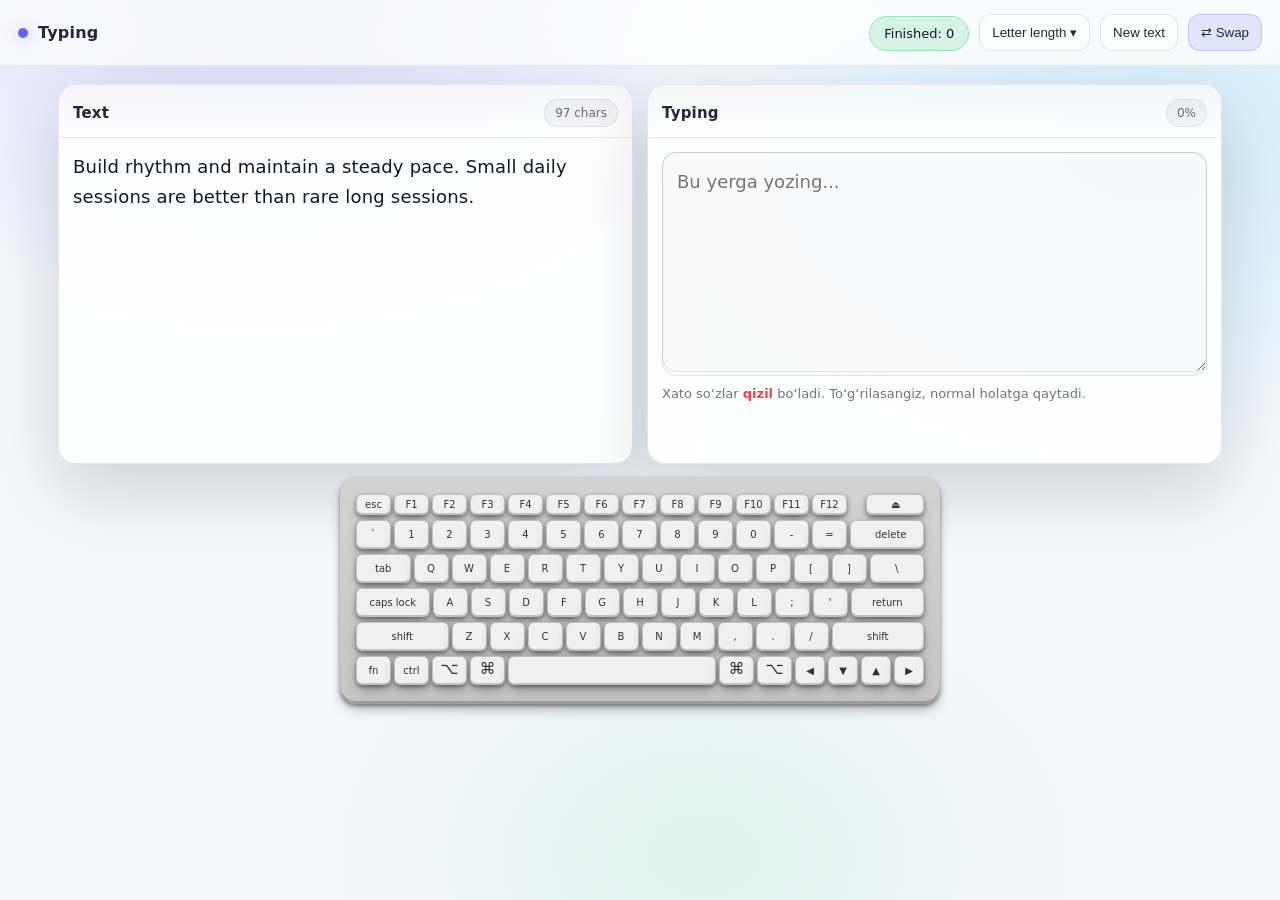
==== frontend/index.html @ 6e1ab816 "First commit" ====
<!DOCTYPE html>
<html lang="uz">
<head>
  <meta charset="UTF-8" />
  <meta name="viewport" content="width=device-width, initial-scale=1.0"/>
  <title>Typing Practice</title>
  <link rel="stylesheet" href="style.css"/>
</head>
<body>

  <header class="topbar">
    <div class="brand">
      <span class="logo-dot"></span>
      <span class="brand-title">Typing</span>
    </div>
        <div class="topbar-actions">
          <div class="stats">
            <span class="pill" id="userFinishedPill">Finished: 0</span>
          </div>

          <div class="dropdown">
            <button id="lengthBtn" class="btn ghost" type="button">Letter length ▾</button>
            <div id="lengthMenu" class="menu hidden">
              <button class="menu-item" data-length="short">Kam</button>
              <button class="menu-item" data-length="medium">O'rtacha</button>
              <button class="menu-item" data-length="long">Uzunroq</button>
              <button class="menu-item" data-length="xlong">Juda uzun</button>
            </div>
          </div>

          <button id="newTextBtn" class="btn ghost">New text</button>
          <button id="swapBtn" class="btn primary" title="Panel joyini almashtirish">⇄ Swap</button>
        </div>

  </header>

  <main class="page">
    <section class="panels" id="panels">
      <!-- LEFT: SOURCE TEXT -->
      <div class="panel card" id="sourcePanel">
        <div class="panel-head">
          <h2 class="panel-title">Text</h2>
          <div class="panel-meta">
            <span class="pill" id="textLenPill">0 chars</span>
          </div>
        </div>

        <div class="panel-body">
          <div id="sourceText" class="source-text" aria-label="Random text"></div>
        </div>
      </div>

      <!-- RIGHT: TYPING -->
      <div class="panel card" id="typingPanel">
        <div class="panel-head">
          <h2 class="panel-title">Typing</h2>
          <div class="panel-meta">
            <span class="pill" id="progressPill">0%</span>
          </div>
        </div>

        <div class="panel-body">
          <!-- overlay: colored compare output -->
          <div class="typing-wrap">
            <div id="compareView" class="compare-view" aria-hidden="true"></div>
            <textarea
              id="typingInput"
              class="typing-input"
              placeholder="Bu yerga yozing..."
              autocomplete="off"
              autocorrect="off"
              autocapitalize="off"
              spellcheck="false"
            ></textarea>
          </div>

          <div class="hint">
            Xato so‘zlar <span class="hint-bad">qizil</span> bo‘ladi. To‘g‘rilasangiz, normal holatga qaytadi.
          </div>
            <button id="doneBtn" class="done-btn hidden" type="button">✅ Tayyor</button>

        </div>
      </div>
    </section>

    <section class="keyboard-area">
      <!-- ====== KEYBOARD (SEN BERGAN HTML) ====== -->
      <div class="keyboard" id="keyboard">
        <div class="row">
          <div class="key function-key">esc</div>
          <div class="key function-key">F1</div>
          <div class="key function-key">F2</div>
          <div class="key function-key">F3</div>
          <div class="key function-key">F4</div>
          <div class="key function-key">F5</div>
          <div class="key function-key">F6</div>
          <div class="key function-key">F7</div>
          <div class="key function-key">F8</div>
          <div class="key function-key">F9</div>
          <div class="key function-key">F10</div>
          <div class="key function-key">F11</div>
          <div class="key function-key">F12</div>
          <div class="key eject-key">⏏</div>
        </div>

        <div class="row">
          <div class="key">`</div>
          <div class="key">1</div>
          <div class="key">2</div>
          <div class="key">3</div>
          <div class="key">4</div>
          <div class="key">5</div>
          <div class="key">6</div>
          <div class="key">7</div>
          <div class="key">8</div>
          <div class="key">9</div>
          <div class="key">0</div>
          <div class="key">-</div>
          <div class="key">=</div>
          <div class="key delete-key">delete</div>
        </div>

        <div class="row">
          <div class="key tab-key">tab</div>
          <div class="key">Q</div>
          <div class="key">W</div>
          <div class="key">E</div>
          <div class="key">R</div>
          <div class="key">T</div>
          <div class="key">Y</div>
          <div class="key">U</div>
          <div class="key">I</div>
          <div class="key">O</div>
          <div class="key">P</div>
          <div class="key">[</div>
          <div class="key">]</div>
          <div class="key backslash-key">\</div>
        </div>

        <div class="row">
          <div class="key caps-lock-key">caps lock</div>
          <div class="key">A</div>
          <div class="key">S</div>
          <div class="key">D</div>
          <div class="key">F</div>
          <div class="key">G</div>
          <div class="key">H</div>
          <div class="key">J</div>
          <div class="key">K</div>
          <div class="key">L</div>
          <div class="key">;</div>
          <div class="key">'</div>
          <div class="key return-key">return</div>
        </div>

        <div class="row">
          <div class="key shift-key">shift</div>
          <div class="key">Z</div>
          <div class="key">X</div>
          <div class="key">C</div>
          <div class="key">V</div>
          <div class="key">B</div>
          <div class="key">N</div>
          <div class="key">M</div>
          <div class="key">,</div>
          <div class="key">.</div>
          <div class="key">/</div>
          <div class="key shift-key">shift</div>
        </div>

        <div class="row">
          <div class="key">fn</div>
          <div class="key ctrl-key">ctrl</div>
          <div class="key alt-key">⌥</div>
          <div class="key command-key">⌘</div>
          <div class="key space-key"></div>
          <div class="key command-key">⌘</div>
          <div class="key alt-key">⌥</div>
          <div class="key arrow-key">◀</div>
          <div class="key arrow-key">▼</div>
          <div class="key arrow-key">▲</div>
          <div class="key arrow-key">▶</div>
        </div>
      </div>
      <!-- ====== /KEYBOARD ====== -->
    </section>
  </main>

  <script src="app.js"></script>
</body>
</html>
---- frontend/style.css ----
/* =========================================================
   1) BASE (SENING ASOSIY SAYT STILING)
   ========================================================= */
:root{
  --bg: #f4f7fb;                 /* sahifa foni */
  --panel: #ffffff;              /* card */
  --panel-2: #ffffff;
  --stroke: rgba(15,23,42,0.08); /* border */
  --text: rgba(15,23,42,0.92);   /* asosiy text */
  --muted: rgba(15,23,42,0.60);  /* ikkilamchi text */
  --good: #16a34a;
  --bad: #ef4444;
  --accent: #6366f1;             /* zamonaviy indigo */
  --shadow: 0 28px 70px rgba(15,23,42,0.16);

  /* Alert ranglari */
  --danger: #f85149;
  --danger-text: #b42318;
  --danger-border: rgba(248,81,73,0.55);
}

*{ box-sizing: border-box; }
html, body{ height: 100%; }

body{
  margin: 0;
  font-family: system-ui, -apple-system, Segoe UI, Roboto, Arial, sans-serif;
  background:
    radial-gradient(900px 600px at 20% 0%, rgba(99,102,241,0.18), transparent 55%),
    radial-gradient(900px 600px at 90% 15%, rgba(56,189,248,0.18), transparent 55%),
    radial-gradient(700px 500px at 55% 95%, rgba(34,197,94,0.10), transparent 55%),
    var(--bg);
  color: var(--text);
}

/* =========================================================
   2) TOPBAR
   ========================================================= */
.topbar{
  position: sticky;
  top: 0;
  z-index: 5;
  display:flex;
  align-items:center;
  justify-content: space-between;
  padding: 14px 18px;
  border-bottom: 1px solid rgba(15,23,42,0.08);
  backdrop-filter: blur(10px);
  background: rgba(255,255,255,0.75);
}

.brand{
  display:flex;
  align-items:center;
  gap: 10px;
}
.logo-dot{
  width: 10px; height: 10px;
  border-radius: 999px;
  background: var(--accent);
  box-shadow: 0 0 18px rgba(124,58,237,0.55);
}
.brand-title{ font-weight: 700; letter-spacing: 0.2px; }

.topbar-actions{
  display:flex;
  gap: 10px;
  align-items: center;
}

/* Buttons (topbar) */
.btn{
  border: 1px solid rgba(15,23,42,0.10);
  padding: 10px 12px;
  border-radius: 12px;
  background: rgba(255,255,255,0.80);
  color: rgba(15,23,42,0.92);
  cursor: pointer;
  transition: transform .08s, background-color .2s, border-color .2s, box-shadow .2s;
}
.btn:hover{
  background: #ffffff;
  box-shadow: 0 10px 22px rgba(15,23,42,0.08);
}
.btn:active{ transform: translateY(1px); }

.btn.primary{
  background: rgba(99,102,241,0.15);
  border-color: rgba(99,102,241,0.28);
}
.btn.primary:hover{
  background: rgba(99,102,241,0.22);
}
.btn.ghost{
  background: rgba(255,255,255,0.55);
}

/* =========================================================
   3) MAIN LAYOUT (typing project)
   ========================================================= */
.page{
  max-width: 1200px;
  margin: 0 auto;
  padding: 18px 18px 26px;
}

.panels{
  display: grid;
  grid-template-columns: 1fr 1fr;
  gap: 14px;
  align-items: stretch;
}

.card{
  background: rgba(255,255,255,0.90);
  border: 1px solid rgba(15,23,42,0.10);
  border-radius: 18px;
  box-shadow: var(--shadow);
  overflow: hidden;
}
.card:hover{
  box-shadow: 0 34px 85px rgba(15,23,42,0.20);
}

.panel-head{
  display:flex;
  align-items:center;
  justify-content: space-between;
  padding: 14px 14px 10px;
  border-bottom: 1px solid rgba(15,23,42,0.06);
  background: linear-gradient(180deg, rgba(15,23,42,0.03), transparent);
}
.panel-title{
  margin: 0;
  font-size: 15px;
  letter-spacing: 0.2px;
}
.panel-meta{ display:flex; gap: 8px; align-items:center; }

.pill{
  font-size: 12px;
  padding: 6px 10px;
  border-radius: 999px;
  background: rgba(15,23,42,0.04);
  border: 1px solid rgba(15,23,42,0.08);
  color: rgba(15,23,42,0.62);
}

.panel-body{
  padding: 14px;
  min-height: 260px;
}

.source-text{
  font-size: var(--textSize, 18px);
  line-height: 1.65;
  color: #0f172a;
  letter-spacing: 0.2px;
  word-wrap: break-word;
}

/* Typing Compare */
.typing-wrap{
  position: relative;
  min-height: 220px;
}

.compare-view{
  position: absolute;
  inset: 0;
  padding: 14px;
  border-radius: 14px;
  background: rgba(15,23,42,0.02);
  border: 1px solid rgba(15,23,42,0.10);
  color: #0f172a;
  font-size: var(--textSize, 18px);
  line-height: 1.65;
  white-space: pre-wrap;
  word-break: break-word;
  pointer-events: none;
  font-family: inherit;
}

.typing-input{
  position: relative;
  width: 100%;
  min-height: 220px;
  padding: 14px;
  border-radius: 14px;
  background: transparent;
  border: 1px solid rgba(15,23,42,0.10);
  outline: none;
  resize: vertical;

  color: transparent;
  caret-color: rgba(15,23,42,0.90);
  font-size: var(--textSize, 18px);
  line-height: 1.65;
  font-family: inherit;
  white-space: pre-wrap;
  word-break: break-word;
  tab-size: 4;
}

.hint{
  margin-top: 10px;
  font-size: 13px;
  color: var(--muted);
}
.hint-bad{ color: var(--bad); font-weight: 700; }

/* compare word styles */
.w-ok{ color: #0f172a; }
.w-bad{
  color: var(--bad);
  text-decoration: underline;
  text-decoration-color: rgba(255,90,106,0.65);
  text-decoration-thickness: 2px;
}
.w-next{
  color: #0f172a;
  background: rgba(99,102,241,0.14);
  border-radius: 6px;
  padding: 0 4px;
}

/* Keyboard area */
.keyboard-area{
  margin-top: 14px;
  display:flex;
  justify-content: center;
}

@media (max-width: 980px){
  .panels{ grid-template-columns: 1fr; }
}

/* =========================================================
   4) YOUR KEYBOARD CSS (AS IS)
   ========================================================= */
.keyboard {
  display: flex;
  flex-direction: column;
  gap: 5px;
  padding: 16px;
  padding-bottom: 19px;
  border-radius: 16px;
  background-color: #d3d3d3;
  background-image: linear-gradient(to bottom, #d3d3d3, #c5c5c5);
  box-shadow:
    rgba(0, 0, 0, 0.4) 0px 2px 4px,
    rgba(0, 0, 0, 0.3) 0px 7px 13px -3px,
    rgba(0, 0, 0, 0.2) 0px -3px 0px inset;
  width: 600px;
  user-select: none;
}

.row { display: flex; gap: 3px; }

.key {
  background-color: #f0f0f0;
  border: 1px solid #0003;
  border-radius: 6px;
  box-shadow:
    rgba(0, 0, 0, 0.4) 0px 2px 4px,
    rgba(0, 0, 0, 0.3) 0px 7px 13px -3px,
    rgba(0, 0, 0, 0.2) 0px -1px 0px inset;
  min-width: 35px;
  text-align: center;
  padding: 8px 5px;
  font-size: 10px;
  color: #333;
  cursor: pointer;
  transition: box-shadow 0.2s, background-color 0.2s, transform 0.1s;
}

.key:hover {
  background-color: #e0e0e0;
  transform: translateY(-2px);
  box-shadow:
    rgba(0, 0, 0, 0.4) 0px 2px 5px,
    rgba(0, 0, 0, 0.3) 0px 7px 16px -3px,
    rgba(0, 0, 0, 0.2) 0px -1px 0px inset;
}

.key:active {
  transform: translateY(1px);
  box-shadow:
    rgba(0, 0, 0, 0.4) 0px 2px 3px,
    rgba(0, 0, 0, 0.3) 0px 5px 10px -3px,
    rgba(0, 0, 0, 0.2) 0px -1px 0px inset;
}

.function-key { max-height: 25px; padding: 4px; }
.eject-key { margin-left: 16px; padding: 4px 24px; }
.delete-key { padding: 8px 24px; }
.tab-key, .backslash-key, .caps-lock-key, .return-key { flex: 2; }
.shift-key { flex: 3; }
.space-key { flex: 5; padding: 8px; min-width: 175px; }
.command-key, .alt-key { min-width: 35px; padding: 2px; font-size: 16px; }
.arrow-key { min-width: 30px; }

.key.is-pressed{
  background-color: #9ec5ff !important;
  transform: translateY(1px);
  box-shadow:
    rgba(0, 0, 0, 0.35) 0px 2px 3px,
    rgba(0, 0, 0, 0.25) 0px 5px 10px -3px,
    rgba(0, 0, 0, 0.18) 0px -1px 0px inset;
}

/* Dropdown */
.dropdown{ position: relative; display: inline-block; }
.menu{
  position: absolute;
  right: 0;
  top: calc(100% + 8px);
  min-width: 180px;
  padding: 8px;
  border-radius: 14px;
  border: 1px solid rgba(255,255,255,0.12);
  background: rgba(10,14,24,0.92);
  backdrop-filter: blur(10px);
  box-shadow: 0 16px 36px rgba(0,0,0,0.45);
  z-index: 10;
}
.menu.hidden{ display:none; }
.menu-item{
  width: 100%;
  text-align: left;
  padding: 10px 10px;
  border-radius: 10px;
  background: transparent;
  border: 1px solid transparent;
  color: rgba(255,255,255,0.88);
  cursor: pointer;
}
.menu-item:hover{
  background: rgba(255,255,255,0.08);
  border-color: rgba(255,255,255,0.10);
}

/* Done button */
#typingPanel .panel-body{
  position: relative;
  padding-bottom: 62px;
}
.done-btn{
  position: absolute;
  right: 14px;
  bottom: 14px;
  padding: 10px 16px;
  border-radius: 14px;
  border: 1px solid rgba(34,197,94,0.45);
  background: rgba(34,197,94,0.22);
  color: #0f172a;
  font-weight: 700;
  font-size: 13px;
  cursor: pointer;
  box-shadow: 0 8px 18px rgba(0,0,0,0.25);
  transition: transform .08s, background-color .2s, box-shadow .2s;
}
.done-btn:hover{
  background: rgba(34,197,94,0.30);
  box-shadow: 0 10px 22px rgba(34,197,94,0.18);
}
.done-btn:active{ transform: translateY(1px); }
.done-btn.hidden{ display:none; }

#userFinishedPill{
  font-size: 13px;
  padding: 9px 14px;
  border-radius: 999px;
  background: rgba(34,197,94,0.16);
  border: 1px solid rgba(34,197,94,0.35);
  color: #0f172a;
  align-self: center;
  transform: translateY(2px);
}

/* =========================================================
   5) AUTH PAGES: LOGIN + REGISTER (TO'QNASHMASIN)
   ========================================================= */

/* Markazga qo'yish (login/register) */
.page-center{
  min-height: 100vh;
  display: grid;
  place-items: center;
  padding: 24px;
}

/* -------------------- LOGIN (Uiverse akshat-patel28) -------------------- */
/* Bu stillar faqat login sahifada ishlasin */
#loginPage .form-container {
  width: 350px;
  min-height: 500px;
  background-color: #fff;
  box-shadow: rgba(0, 0, 0, 0.22) 0px 12px 34px;
  border-radius: 14px;
  padding: 20px 30px;
  position: relative;
}

#loginPage .title {
  text-align: center;
  margin: 10px 0 26px 0;
  font-size: 28px;
  font-weight: 800;
  color: #3b5be6;
  position: relative;
  padding-left: 30px;
  display:flex;
  align-items:center;
  justify-content:center;
}
#loginPage .title::before{
  content:"";
  width: 16px;
  height: 16px;
  border-radius: 999px;
  background: rgba(68,98,232,0.25);
  box-shadow: 0 0 0 6px rgba(68,98,232,0.10);
  position: absolute;
  left: 0;
}

#loginPage .form{
  width: 100%;
  display: flex;
  flex-direction: column;
  gap: 16px;
  margin-bottom: 12px;
}

#loginPage .input{
  border-radius: 20px;
  border: 1px solid rgba(15,23,42,0.18);
  outline: 0;
  padding: 12px 15px;
  font-size: 14px;
  color: #0f172a;
  background: #fff;
}
#loginPage .input:focus{
  border-color: rgba(68,98,232,0.6);
  box-shadow: 0 0 0 4px rgba(68,98,232,0.12);
}

#loginPage .page-link{
  margin: 0;
  text-align: end;
  color: #747474;
  font-size: 12px;
}
#loginPage .page-link-label{
  cursor: pointer;
  text-decoration: underline;
  font-weight: 700;
}
#loginPage .page-link-label:hover{ color: #000; }

#loginPage .form-btn{
  padding: 10px 15px;
  border-radius: 20px;
  border: 0;
  outline: 0;
  background: teal;
  color: white;
  cursor: pointer;
  font-weight: 700;
  box-shadow: rgba(0, 0, 0, 0.18) 0px 8px 20px;
}
#loginPage .form-btn:active{ box-shadow: none; }

#loginPage .sign-up-label{
  margin: 0;
  font-size: 10px;
  color: #747474;
  text-align:center;
}
#loginPage .sign-up-link{
  margin-left: 4px;
  font-size: 11px;
  text-decoration: underline;
  text-decoration-color: teal;
  color: teal;
  cursor: pointer;
  font-weight: 800;
}

#loginPage .buttons-container{
  width: 100%;
  display: flex;
  flex-direction: column;
  margin-top: 16px;
  gap: 12px;
}

#loginPage .apple-login-button,
#loginPage .google-login-button{
  border-radius: 20px;
  padding: 10px 15px;
  box-shadow: rgba(0, 0, 0, 0.16) 0px 10px 36px 0px,
              rgba(0, 0, 0, 0.06) 0px 0px 0px 1px;
  cursor: pointer;
  display: flex;
  justify-content: center;
  align-items: center;
  font-size: 11px;
  gap: 6px;
}

#loginPage .apple-login-button{
  background-color: #000;
  color: #fff;
  border: 2px solid #000;
}
#loginPage .google-login-button{
  border: 2px solid #747474;
  background: #fff;
}
#loginPage .apple-icon,
#loginPage .google-icon{
  font-size: 18px;
  margin-bottom: 1px;
}

/* -------------------- REGISTER (Uiverse Yaya12085) -------------------- */
/* Bu stillar faqat register sahifada ishlasin */
#registerPage .form{
  display: flex;
  flex-direction: column;
  gap: 10px;
  width: 100%;
  max-width: 380px;
  background-color: #fff;
  padding: 20px;
  border-radius: 20px;
  position: relative;
  box-shadow: 0 12px 40px rgba(0,0,0,0.10);
}

#registerPage .title{
  font-size: 28px;
  color: royalblue;
  font-weight: 700;
  letter-spacing: -1px;
  position: relative;
  display: flex;
  align-items: center;
  padding-left: 30px;
  margin: 0 0 6px;
}

#registerPage .title::before,
#registerPage .title::after{
  position: absolute;
  content: "";
  height: 16px;
  width: 16px;
  border-radius: 50%;
  left: 0px;
  background-color: royalblue;
}
#registerPage .title::after{
  animation: pulse 1s linear infinite;
}

#registerPage .message,
#registerPage .signin{
  color: rgba(88, 87, 87, 0.822);
  font-size: 14px;
}

#registerPage .signin{ text-align: center; }
#registerPage .signin a { color: royalblue; }
#registerPage .signin a:hover { text-decoration: underline royalblue; }

#registerPage .flex{
  display: flex;
  width: 100%;
  gap: 6px;
}
#registerPage label{ position: relative; }

#registerPage label .input{
  width: 100%;
  padding: 10px 10px 20px 10px;
  outline: 0;
  border: 1px solid rgba(105, 105, 105, 0.397);
  border-radius: 10px;
  color: #0f172a;
}

#registerPage label .input + span{
  position: absolute;
  left: 10px;
  top: 15px;
  color: grey;
  font-size: 0.9em;
  cursor: text;
  transition: 0.3s ease;
}
#registerPage label .input:placeholder-shown + span{
  top: 15px;
  font-size: 0.9em;
}
#registerPage label .input:focus + span,
#registerPage label .input:valid + span{
  top: 30px;
  font-size: 0.7em;
  font-weight: 600;
}
#registerPage label .input:valid + span{ color: green; }

#registerPage .submit{
  border: none;
  outline: none;
  background-color: royalblue;
  padding: 10px;
  border-radius: 10px;
  color: #fff;
  font-size: 16px;
  transition: .3s ease;
  cursor: pointer;
}
#registerPage .submit:hover{ background-color: rgb(56, 90, 194); }

@media (max-width: 420px){
  #registerPage .flex{ flex-direction: column; }
}

@keyframes pulse{
  from{ transform: scale(0.9); opacity: 1; }
  to{ transform: scale(1.8); opacity: 0; }
}

/* =========================================================
   6) ALERT (Incorrect details) + LAYOUT SHIFT FIX
   ========================================================= */

/* error uchun joy oldindan reserv */
.error-slot{
  width: 100%;
  min-height: 62px;  /* ✅ xatolik chiqsa ham joy o'zgarmaydi */
  display: flex;
  align-items: center;
}

/* alert dizayn (Uiverse'ga o'xshash) */
.alert{
  width: 100%;
  border-radius: 12px;
  border: 1px solid var(--danger-border);
  background: linear-gradient(180deg, rgba(248,81,73,0.14), rgba(248,81,73,0.08));
  color: var(--danger-text);
  padding: 12px 44px 12px 12px;
  position: relative;
  display: flex;
  align-items: center;
  gap: 10px;
  box-shadow: 0 10px 24px rgba(248,81,73,0.12);
  overflow: hidden;
}
.alert::before{
  content:"";
  position:absolute;
  left:0; top:0; bottom:0;
  width: 4px;
  background: var(--danger);
}

.alert-icon{
  width: 26px;
  height: 26px;
  flex: 0 0 26px;
  display:grid;
  place-items:center;
}

.alert-text{
  font-weight: 800;
  font-size: 14px;
  color: #7a1c1c;
}

.alert-close{
  position:absolute;
  right: 10px;
  top: 50%;
  transform: translateY(-50%);
  width: 28px;
  height: 28px;
  border-radius: 9px;
  border: 1px solid var(--danger-border);
  background: rgba(248,81,73,0.10);
  cursor:pointer;
  display:grid;
  place-items:center;
  opacity: .8;
  transition: opacity .15s ease, transform .15s ease, background .15s ease;
}
.alert-close:hover{
  opacity: 1;
  background: rgba(248,81,73,0.16);
}
.alert-close:active{
  transform: translateY(-50%) scale(0.98);
}

/* Shake (bitta marta) */
@keyframes shake{
  0% { transform: translateX(0); }
  12% { transform: translateX(-10px); }
  24% { transform: translateX(10px); }
  36% { transform: translateX(-8px); }
  48% { transform: translateX(8px); }
  60% { transform: translateX(-6px); }
  72% { transform: translateX(6px); }
  84% { transform: translateX(-3px); }
  100% { transform: translateX(0); }
}
.shake{ animation: shake 0.55s ease both; }

/* Smooth hide */
.fade-out{
  opacity: 0;
  transform: translateY(-4px);
  transition: opacity .22s ease, transform .22s ease;
}
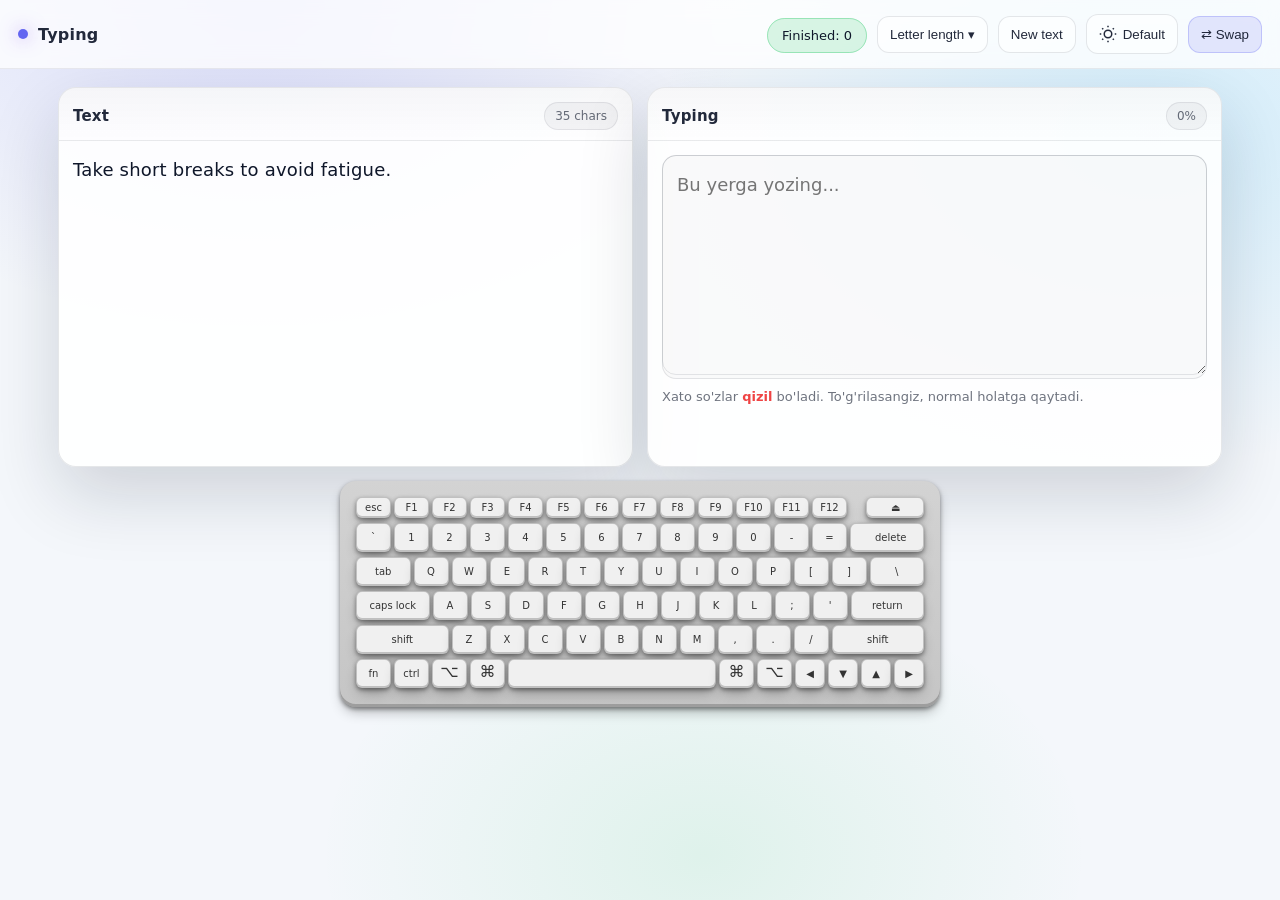
==== commit 9a56a35a: "Ikkinchi commint" ====
--- a/frontend/index.html
+++ b/frontend/index.html
@@ -29,6 +29,23 @@
           </div>
 
           <button id="newTextBtn" class="btn ghost">New text</button>
+          
+          <!-- 🎨 THEME SWITCHER BUTTON -->
+          <button id="themeBtn" class="btn ghost" title="Fonni o'zgartirish">
+            <svg width="18" height="18" viewBox="0 0 24 24" fill="none" stroke="currentColor" stroke-width="2">
+              <circle cx="12" cy="12" r="5"></circle>
+              <line x1="12" y1="1" x2="12" y2="3"></line>
+              <line x1="12" y1="21" x2="12" y2="23"></line>
+              <line x1="4.22" y1="4.22" x2="5.64" y2="5.64"></line>
+              <line x1="18.36" y1="18.36" x2="19.78" y2="19.78"></line>
+              <line x1="1" y1="12" x2="3" y2="12"></line>
+              <line x1="21" y1="12" x2="23" y2="12"></line>
+              <line x1="4.22" y1="19.78" x2="5.64" y2="18.36"></line>
+              <line x1="18.36" y1="5.64" x2="19.78" y2="4.22"></line>
+            </svg>
+            <span id="themeName">Default</span>
+          </button>
+          
           <button id="swapBtn" class="btn primary" title="Panel joyini almashtirish">⇄ Swap</button>
         </div>
 
@@ -75,7 +92,7 @@
           </div>
 
           <div class="hint">
-            Xato so‘zlar <span class="hint-bad">qizil</span> bo‘ladi. To‘g‘rilasangiz, normal holatga qaytadi.
+            Xato so'zlar <span class="hint-bad">qizil</span> bo'ladi. To'g'rilasangiz, normal holatga qaytadi.
           </div>
             <button id="doneBtn" class="done-btn hidden" type="button">✅ Tayyor</button>
 
@@ -84,7 +101,7 @@
     </section>
 
     <section class="keyboard-area">
-      <!-- ====== KEYBOARD (SEN BERGAN HTML) ====== -->
+      <!-- ====== KEYBOARD ====== -->
       <div class="keyboard" id="keyboard">
         <div class="row">
           <div class="key function-key">esc</div>
--- a/frontend/style.css
+++ b/frontend/style.css
@@ -729,3 +729,478 @@
   transform: translateY(-4px);
   transition: opacity .22s ease, transform .22s ease;
 }
+
+/* ============================================
+   THEME SWITCHER STYLES
+   ============================================ */
+
+/* Theme button styling */
+#themeBtn {
+  display: flex;
+  align-items: center;
+  gap: 6px;
+  transition: transform 0.1s ease;
+}
+
+#themeBtn svg {
+  transition: transform 0.3s ease;
+}
+
+#themeBtn:hover svg {
+  transform: rotate(20deg);
+}
+
+/* ============================================
+   THEME 2: FLOWERS (✅ SHAFFOFROQ)
+   ============================================ */
+
+body.theme-flowers {
+  background: url('flowers-bg.jpg') center/cover no-repeat fixed;
+}
+
+body.theme-flowers::before {
+  content: '';
+  position: fixed;
+  top: 0;
+  left: 0;
+  right: 0;
+  bottom: 0;
+  background: rgba(255, 255, 255, 0.00);
+  backdrop-filter: none;
+  z-index: -1;
+  pointer-events: none;
+}
+
+/* Flowers - shaffof cardlar */
+body.theme-flowers .card {
+  background: rgba(255, 255, 255, 0.35);
+  backdrop-filter: blur(10px);
+  border: 1px solid rgba(255, 255, 255, 0.3);
+}
+
+/* Flowers - shaffof klaviatura */
+body.theme-flowers .keyboard {
+  background: rgba(211, 211, 211, 0.35);
+  backdrop-filter: blur(10px);
+  border: 1px solid rgba(255, 255, 255, 0.3);
+}
+
+body.theme-flowers .key {
+  background: rgba(240, 240, 240, 0.50);
+  backdrop-filter: blur(5px);
+}
+
+/* ============================================
+   THEME 3: MOUNTAIN LAKE (✅ FON KO'RINADI)
+   ============================================ */
+
+body.theme-mountain {
+  background: url('mountain-bg.jpeg') center/cover no-repeat fixed !important;
+}
+
+body.theme-mountain::before {
+  content: '';
+  position: fixed;
+  top: 0;
+  left: 0;
+  right: 0;
+  bottom: 0;
+  background: rgba(0, 0, 0, 0.00);
+  backdrop-filter: none;
+  z-index: -1;
+  pointer-events: none;
+}
+/* Mountain - shaffof cardlar (YANGI QO'SHISH) */
+body.theme-mountain .card {
+  background: rgba(255, 255, 255, 0.35);
+  backdrop-filter: blur(10px);
+  border: 1px solid rgba(255, 255, 255, 0.3);
+}
+
+/* Mountain - shaffof klaviatura (YANGI QO'SHISH) */
+body.theme-mountain .keyboard {
+  background: rgba(211, 211, 211, 0.35);
+  backdrop-filter: blur(10px);
+  border: 1px solid rgba(255, 255, 255, 0.3);
+}
+
+body.theme-mountain .key {
+  background: rgba(240, 240, 240, 0.50);
+  backdrop-filter: blur(5px);
+}
+/* ============================================
+   THEME 4: ALPINE VILLAGE (✅ SHAFFOFROQ)
+   ============================================ */
+
+body.theme-alpine {
+  background: url('alpine-bg.jpg') center/cover no-repeat fixed;
+}
+
+body.theme-alpine::before {
+  content: '';
+  position: fixed;
+  top: 0;
+  left: 0;
+  right: 0;
+  bottom: 0;
+  background: rgba(255, 255, 255, 0.00);
+  backdrop-filter: none;
+  z-index: -1;
+  pointer-events: none;
+}
+
+/* Alpine - shaffof cardlar */
+body.theme-alpine .card {
+  background: rgba(255, 255, 255, 0.35);
+  backdrop-filter: blur(10px);
+  border: 1px solid rgba(255, 255, 255, 0.3);
+}
+
+/* Alpine - shaffof klaviatura */
+body.theme-alpine .keyboard {
+  background: rgba(211, 211, 211, 0.35);
+  backdrop-filter: blur(10px);
+  border: 1px solid rgba(255, 255, 255, 0.3);
+}
+
+body.theme-alpine .key {
+  background: rgba(240, 240, 240, 0.50);
+  backdrop-filter: blur(5px);
+}
+
+/* ============================================
+   THEME 5: DARK MODE (✅ QORA GRADIENT)
+   ============================================ */
+
+body.theme-dark {
+  background: linear-gradient(135deg, #0f0f1e 0%, #1a1a2e 50%, #16213e 100%) !important;
+  color: #e0e0e0;
+}
+
+/* Dark mode - topbar */
+body.theme-dark .topbar {
+  background: rgba(15, 15, 30, 0.95);
+  border-bottom-color: rgba(255, 255, 255, 0.1);
+}
+
+body.theme-dark .brand-title {
+  color: #fff;
+}
+
+body.theme-dark .logo-dot {
+  background: #667eea;
+}
+
+/* Dark mode - buttons */
+body.theme-dark .btn {
+  color: #e0e0e0;
+  border-color: rgba(255, 255, 255, 0.1);
+  background: rgba(255, 255, 255, 0.05);
+}
+
+body.theme-dark .btn.primary {
+  background: #667eea;
+  color: #fff;
+  border-color: #667eea;
+}
+
+body.theme-dark .btn.ghost:hover {
+  background: rgba(255, 255, 255, 0.10);
+}
+
+/* Dark mode - pills */
+body.theme-dark .pill {
+  background: rgba(102, 126, 234, 0.2);
+  color: #a5b4fc;
+  border-color: rgba(102, 126, 234, 0.3);
+}
+
+/* Dark mode - dropdown menu */
+body.theme-dark .menu {
+  background: rgba(15, 15, 30, 0.98);
+  border-color: rgba(255, 255, 255, 0.1);
+  box-shadow: 0 8px 24px rgba(0, 0, 0, 0.5);
+}
+
+body.theme-dark .menu-item {
+  color: #e0e0e0;
+}
+
+body.theme-dark .menu-item:hover {
+  background: rgba(255, 255, 255, 0.05);
+}
+
+/* Dark mode - panels/cards */
+body.theme-dark .card,
+body.theme-dark .panel {
+  background: rgba(20, 20, 35, 0.95);
+  border: 1px solid rgba(255, 255, 255, 0.1);
+}
+
+body.theme-dark .panel-title {
+  color: #fff;
+}
+
+body.theme-dark .panel-head {
+  border-bottom-color: rgba(255, 255, 255, 0.1);
+  background: linear-gradient(180deg, rgba(255,255,255,0.03), transparent);
+}
+
+/* Dark mode - source text */
+body.theme-dark .source-text {
+  color: #e0e0e0;
+}
+
+/* Dark mode - typing input */
+body.theme-dark .typing-input {
+  background: rgba(30, 30, 45, 0.8);
+  border-color: rgba(255, 255, 255, 0.1);
+  color: transparent;
+  caret-color: #e0e0e0;
+}
+
+body.theme-dark .typing-input::placeholder {
+  color: rgba(255, 255, 255, 0.3);
+}
+
+body.theme-dark .typing-input:focus {
+  border-color: #667eea;
+  box-shadow: 0 0 0 3px rgba(102, 126, 234, 0.2);
+}
+
+/* Dark mode - compare view */
+body.theme-dark .compare-view {
+  background: rgba(30, 30, 45, 0.5);
+  border-color: rgba(255, 255, 255, 0.1);
+}
+
+body.theme-dark .w-ok {
+  color: #10b981;
+}
+
+body.theme-dark .w-bad {
+  color: #ef4444;
+}
+
+/* Dark mode - hint */
+body.theme-dark .hint {
+  color: rgba(255, 255, 255, 0.5);
+}
+
+body.theme-dark .hint-bad {
+  color: #ef4444;
+}
+
+/* Dark mode - done button */
+body.theme-dark .done-btn {
+  background: #10b981;
+  color: #fff;
+  border-color: #10b981;
+}
+
+body.theme-dark .done-btn:hover {
+  background: #059669;
+}
+
+/* Dark mode - keyboard */
+body.theme-dark .keyboard {
+  background: rgba(20, 20, 35, 0.95);
+  background-image: linear-gradient(to bottom, rgba(20, 20, 35, 0.95), rgba(15, 15, 30, 0.95));
+  border: 1px solid rgba(255, 255, 255, 0.1);
+}
+
+body.theme-dark .key {
+  background: rgba(40, 40, 60, 0.9);
+  border: 1px solid rgba(255, 255, 255, 0.1);
+  color: #e0e0e0;
+  box-shadow: 0 2px 4px rgba(0, 0, 0, 0.5);
+}
+
+body.theme-dark .key:hover {
+  background: rgba(60, 60, 80, 0.9);
+}
+
+body.theme-dark .key.is-pressed {
+  background: #667eea !important;
+  color: #fff;
+  border-color: #667eea;
+}
+
+/* ============================================
+   THEME 6: ANIME PINK (Pushti qiz)
+   ============================================ */
+
+body.theme-anime-pink {
+  background: url('AGUYVOHzr0s.jpg') center/cover no-repeat fixed;
+}
+
+body.theme-anime-pink::before {
+  content: '';
+  position: fixed;
+  top: 0;
+  left: 0;
+  right: 0;
+  bottom: 0;
+  background: rgba(0, 0, 0, 0.00);
+  backdrop-filter: none;
+  z-index: -1;
+  pointer-events: none;
+}
+
+/* Anime Pink - shaffof cardlar */
+body.theme-anime-pink .card {
+  background: rgba(255, 255, 255, 0.25);
+  backdrop-filter: blur(10px);
+  border: 1px solid rgba(255, 255, 255, 0.3);
+}
+
+/* Anime Pink - shaffof klaviatura */
+body.theme-anime-pink .keyboard {
+  background: rgba(211, 211, 211, 0.25);
+  backdrop-filter: blur(10px);
+  border: 1px solid rgba(255, 255, 255, 0.3);
+}
+
+body.theme-anime-pink .key {
+  background: rgba(255, 255, 255, 0.40);
+  backdrop-filter: blur(5px);
+}
+
+/* ============================================
+   THEME 7: ANIME BLUE (Ko'k kapalak qiz)
+   ============================================ */
+
+body.theme-anime-blue {
+  background: url('anime-girl-6094x4096-10519.jpg') center/cover no-repeat fixed;
+}
+
+body.theme-anime-blue::before {
+  content: '';
+  position: fixed;
+  top: 0;
+  left: 0;
+  right: 0;
+  bottom: 0;
+  background: rgba(0, 0, 0, 0.00);
+  backdrop-filter: none;
+  z-index: -1;
+  pointer-events: none;
+}
+
+/* Anime Blue - shaffof cardlar */
+body.theme-anime-blue .card {
+  background: rgba(255, 255, 255, 0.25);
+  backdrop-filter: blur(10px);
+  border: 1px solid rgba(255, 255, 255, 0.3);
+}
+
+/* Anime Blue - shaffof klaviatura */
+body.theme-anime-blue .keyboard {
+  background: rgba(211, 211, 211, 0.25);
+  backdrop-filter: blur(10px);
+  border: 1px solid rgba(255, 255, 255, 0.3);
+}
+
+body.theme-anime-blue .key {
+  background: rgba(255, 255, 255, 0.40);
+  backdrop-filter: blur(5px);
+}
+
+/* ============================================
+   THEME 8: ANIME OCEAN (Pushti-ko'k osmon)
+   ============================================ */
+
+body.theme-anime-ocean {
+  background: url('image_2023-12-06_14-52-26.png') center/cover no-repeat fixed;
+}
+
+body.theme-anime-ocean::before {
+  content: '';
+  position: fixed;
+  top: 0;
+  left: 0;
+  right: 0;
+  bottom: 0;
+  background: rgba(0, 0, 0, 0.00);
+  backdrop-filter: none;
+  z-index: -1;
+  pointer-events: none;
+}
+
+/* Anime Ocean - shaffof cardlar */
+body.theme-anime-ocean .card {
+  background: rgba(255, 255, 255, 0.25);
+  backdrop-filter: blur(10px);
+  border: 1px solid rgba(255, 255, 255, 0.3);
+}
+
+/* Anime Ocean - shaffof klaviatura */
+body.theme-anime-ocean .keyboard {
+  background: rgba(211, 211, 211, 0.25);
+  backdrop-filter: blur(10px);
+  border: 1px solid rgba(255, 255, 255, 0.3);
+}
+
+body.theme-anime-ocean .key {
+  background: rgba(255, 255, 255, 0.40);
+  backdrop-filter: blur(5px);
+}
+
+/* ============================================
+   THEME 9: ANIME FOREST (O'rmon qiz)
+   ============================================ */
+
+body.theme-anime-forest {
+  background: url('image_2024-03-25_14-31-19.png') center/cover no-repeat fixed;
+}
+
+body.theme-anime-forest::before {
+  content: '';
+  position: fixed;
+  top: 0;
+  left: 0;
+  right: 0;
+  bottom: 0;
+  background: rgba(0, 0, 0, 0.00);
+  backdrop-filter: none;
+  z-index: -1;
+  pointer-events: none;
+}
+
+/* Anime Forest - shaffof cardlar */
+body.theme-anime-forest .card {
+  background: rgba(255, 255, 255, 0.25);
+  backdrop-filter: blur(10px);
+  border: 1px solid rgba(255, 255, 255, 0.3);
+}
+
+/* Anime Forest - shaffof klaviatura */
+body.theme-anime-forest .keyboard {
+  background: rgba(211, 211, 211, 0.25);
+  backdrop-filter: blur(10px);
+  border: 1px solid rgba(255, 255, 255, 0.3);
+}
+
+body.theme-anime-forest .key {
+  background: rgba(255, 255, 255, 0.40);
+  backdrop-filter: blur(5px);
+}
+
+/* ============================================
+   SMOOTH TRANSITIONS
+   ============================================ */
+
+body {
+  transition: background 0.5s ease, color 0.3s ease;
+}
+
+.topbar,
+.card,
+.panel,
+.btn,
+.pill,
+.menu,
+.typing-input,
+.key {
+  transition: all 0.3s ease;
+}
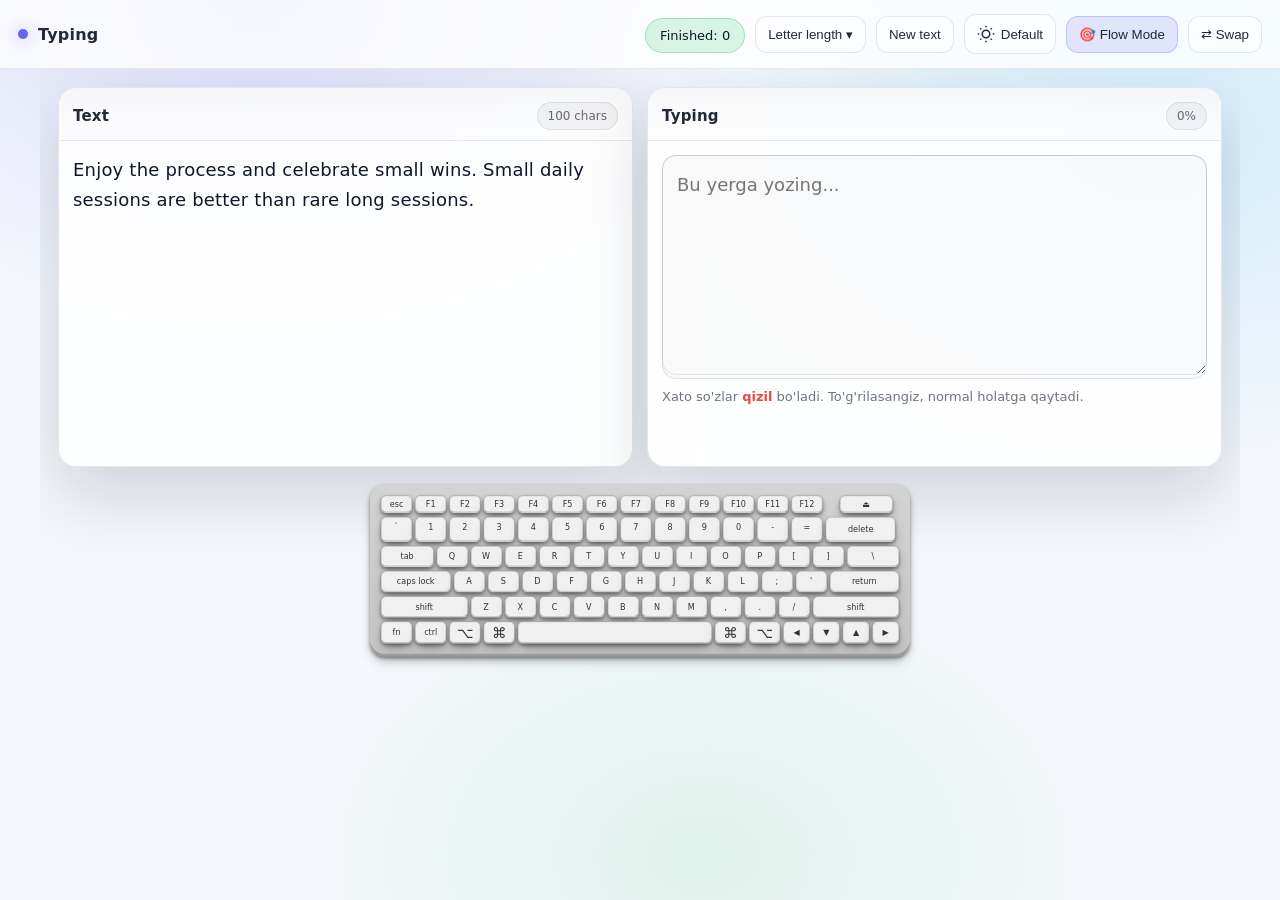
==== commit dbe4e8be: "Uchinchi commit, flow type qo'shilgan" ====
--- a/frontend/index.html
+++ b/frontend/index.html
@@ -46,12 +46,89 @@
             <span id="themeName">Default</span>
           </button>
           
-          <button id="swapBtn" class="btn primary" title="Panel joyini almashtirish">⇄ Swap</button>
+          <button id="modeToggle" class="btn primary" title="Rejimni o'zgartirish">
+            <span id="modeIcon">🎯</span>
+            <span id="modeName">Flow Mode</span>
+          </button>
+          
+          <button id="swapBtn" class="btn ghost classic-only" title="Panel joyini almashtirish">⇄ Swap</button>
         </div>
 
   </header>
 
   <main class="page">
+    
+    <!-- 🎯 FLOW MODE (MonkeyType style) -->
+    <section class="flow-mode hidden" id="flowMode">
+      <!-- Timer selector -->
+      <div class="flow-config">
+        <div class="timer-selector">
+          <button class="timer-btn" data-time="15">15s</button>
+          <button class="timer-btn active" data-time="30">30s</button>
+          <button class="timer-btn" data-time="60">60s</button>
+        </div>
+      </div>
+
+      <!-- Live stats -->
+      <div class="flow-stats">
+        <div class="stat">
+          <div class="stat-value" id="flowWpm">0</div>
+          <div class="stat-label">wpm</div>
+        </div>
+        <div class="stat">
+          <div class="stat-value" id="flowAcc">100%</div>
+          <div class="stat-label">accuracy</div>
+        </div>
+        <div class="stat">
+          <div class="stat-value" id="flowTime">30</div>
+          <div class="stat-label">time</div>
+        </div>
+      </div>
+
+      <!-- Words container -->
+      <div class="flow-words-container">
+        <div class="flow-words" id="flowWords"></div>
+        <input type="text" id="flowInput" class="flow-input" autocomplete="off" autocorrect="off" spellcheck="false">
+      </div>
+
+      <!-- Result screen -->
+      <div class="flow-result hidden" id="flowResult">
+        <h2 class="result-title">Test yakunlandi! 🎉</h2>
+        <div class="result-stats">
+          <div class="result-stat-big">
+            <div class="result-value" id="resultWpm">0</div>
+            <div class="result-label">WPM</div>
+          </div>
+          <div class="result-stat-big">
+            <div class="result-value" id="resultAcc">100%</div>
+            <div class="result-label">Accuracy</div>
+          </div>
+        </div>
+        <div class="result-details">
+          <div class="result-detail">
+            <span class="detail-label">To'g'ri so'zlar:</span>
+            <span class="detail-value" id="resultCorrect">0</span>
+          </div>
+          <div class="result-detail">
+            <span class="detail-label">Xato so'zlar:</span>
+            <span class="detail-value" id="resultWrong">0</span>
+          </div>
+          <div class="result-detail">
+            <span class="detail-label">Vaqt:</span>
+            <span class="detail-value" id="resultTime">30s</span>
+          </div>
+        </div>
+        <button class="result-btn" id="flowRetry">
+          <svg width="20" height="20" viewBox="0 0 24 24" fill="none" stroke="currentColor" stroke-width="2">
+            <polyline points="1 4 1 10 7 10"></polyline>
+            <path d="M3.51 15a9 9 0 1 0 2.13-9.36L1 10"></path>
+          </svg>
+          Qayta urinish (Enter)
+        </button>
+      </div>
+    </section>
+
+    <!-- 📋 CLASSIC MODE (Original two-panel style) -->
     <section class="panels" id="panels">
       <!-- LEFT: SOURCE TEXT -->
       <div class="panel card" id="sourcePanel">
--- a/frontend/style.css
+++ b/frontend/style.css
@@ -20,7 +20,10 @@
 }
 
 *{ box-sizing: border-box; }
-html, body{ height: 100%; }
+html, body{ 
+  height: 100%; 
+  overflow: hidden; /* No scroll! */
+}
 
 body{
   margin: 0;
@@ -31,6 +34,8 @@
     radial-gradient(700px 500px at 55% 95%, rgba(34,197,94,0.10), transparent 55%),
     var(--bg);
   color: var(--text);
+  display: flex;
+  flex-direction: column;
 }
 
 /* =========================================================
@@ -102,6 +107,10 @@
   max-width: 1200px;
   margin: 0 auto;
   padding: 18px 18px 26px;
+  flex: 1;
+  display: flex;
+  flex-direction: column;
+  overflow: hidden;
 }
 
 .panels{
@@ -226,9 +235,10 @@
 
 /* Keyboard area */
 .keyboard-area{
-  margin-top: 14px;
+  margin-top: 0.5rem;
   display:flex;
   justify-content: center;
+  flex-shrink: 0;
 }
 
 @media (max-width: 980px){
@@ -241,9 +251,9 @@
 .keyboard {
   display: flex;
   flex-direction: column;
-  gap: 5px;
-  padding: 16px;
-  padding-bottom: 19px;
+  gap: 4px;
+  padding: 12px;
+  padding-bottom: 14px;
   border-radius: 16px;
   background-color: #d3d3d3;
   background-image: linear-gradient(to bottom, #d3d3d3, #c5c5c5);
@@ -253,6 +263,7 @@
     rgba(0, 0, 0, 0.2) 0px -3px 0px inset;
   width: 600px;
   user-select: none;
+  transform: scale(0.9);
 }
 
 .row { display: flex; gap: 3px; }
@@ -267,8 +278,8 @@
     rgba(0, 0, 0, 0.2) 0px -1px 0px inset;
   min-width: 35px;
   text-align: center;
-  padding: 8px 5px;
-  font-size: 10px;
+  padding: 6px 4px;
+  font-size: 9px;
   color: #333;
   cursor: pointer;
   transition: box-shadow 0.2s, background-color 0.2s, transform 0.1s;
@@ -1204,3 +1215,344 @@
 .key {
   transition: all 0.3s ease;
 }
+
+/* ========================================
+   🎯 FLOW MODE STYLES (MonkeyType)
+   ======================================== */
+
+.flow-mode {
+  display: flex;
+  flex-direction: column;
+  align-items: center;
+  justify-content: center;
+  gap: 1rem;
+  max-width: 1000px;
+  margin: 0 auto;
+  padding: 1rem;
+  height: calc(100vh - 180px); /* Fixed height - no scroll */
+  overflow: hidden;
+}
+
+.flow-mode.hidden {
+  display: none;
+}
+
+/* Timer selector */
+.flow-config {
+  display: flex;
+  gap: 1rem;
+  margin-bottom: 0.5rem;
+}
+
+.timer-selector {
+  display: flex;
+  gap: 0.5rem;
+  background: rgba(255, 255, 255, 0.1);
+  padding: 0.25rem;
+  border-radius: 12px;
+  backdrop-filter: blur(10px);
+}
+
+.timer-btn {
+  padding: 0.5rem 1.25rem;
+  background: transparent;
+  border: none;
+  border-radius: 8px;
+  color: rgba(15, 23, 42, 0.6);
+  font-size: 0.95rem;
+  font-weight: 600;
+  cursor: pointer;
+  transition: all 0.2s;
+}
+
+.timer-btn:hover {
+  color: rgba(15, 23, 42, 0.9);
+  background: rgba(255, 255, 255, 0.2);
+}
+
+.timer-btn.active {
+  background: var(--accent);
+  color: #fff;
+}
+
+/* Live stats - компактнее */
+.flow-stats {
+  display: flex;
+  gap: 2rem;
+  margin-bottom: 0.5rem;
+}
+
+.stat {
+  text-align: center;
+}
+
+.stat-value {
+  font-size: 1.5rem;
+  font-weight: 700;
+  color: var(--text);
+  line-height: 1;
+}
+
+.stat-label {
+  font-size: 0.75rem;
+  color: var(--muted);
+  margin-top: 0.2rem;
+  text-transform: uppercase;
+  letter-spacing: 0.5px;
+}
+
+/* Words container - больше и без scroll */
+.flow-words-container {
+  position: relative;
+  width: 100%;
+  max-width: 950px;
+  height: 240px; /* 4 qator uchun */
+  flex-shrink: 0;
+}
+
+.flow-words {
+  font-family: 'Consolas', 'Monaco', 'Courier New', monospace;
+  font-size: 1.6rem;
+  font-weight: 600;
+  line-height: 2.2rem;
+  color: var(--muted);
+  user-select: none;
+  display: flex;
+  flex-wrap: wrap;
+  gap: 0.7rem;
+  height: 100%;
+  overflow: hidden;
+  padding: 2rem;
+  background: rgba(255, 255, 255, 0.8);
+  backdrop-filter: blur(12px);
+  border-radius: 16px;
+  box-shadow: var(--shadow);
+  position: relative;
+  transition: all 0.3s cubic-bezier(0.4, 0, 0.2, 1);
+}
+
+.flow-word {
+  display: inline-flex;
+  position: relative;
+  letter-spacing: 0.02em;
+  transition: color 0.2s ease, transform 0.2s ease;
+}
+
+.flow-word.correct {
+  color: var(--good);
+}
+
+.flow-word.incorrect {
+  color: var(--bad);
+}
+
+.flow-word.active {
+  color: var(--text);
+  position: relative;
+}
+
+.flow-word .letter {
+  position: relative;
+  display: inline-block;
+  transition: color 0.15s ease;
+}
+
+.flow-word.active .letter.correct {
+  color: var(--good);
+}
+
+.flow-word.active .letter.incorrect {
+  color: var(--bad);
+}
+
+.flow-word.active .letter.extra {
+  color: var(--bad);
+  opacity: 0.7;
+}
+
+/* Cursor - boshida ko'rsatish */
+.flow-word.active .cursor {
+  display: inline-block;
+  width: 2px;
+  height: 1.6em;
+  background: var(--accent);
+  animation: blink 1s infinite;
+  margin-left: 0;
+  margin-right: 2px;
+  vertical-align: text-bottom;
+  transition: all 0.15s cubic-bezier(0.4, 0, 0.2, 1);
+}
+
+@keyframes blink {
+  0%, 49% { opacity: 1; }
+  50%, 100% { opacity: 0; }
+}
+
+/* Hidden input */
+.flow-input {
+  position: absolute;
+  opacity: 0;
+  pointer-events: none;
+}
+
+/* Result screen - INSIDE the words card */
+.flow-result {
+  position: absolute;
+  top: 0;
+  left: 0;
+  right: 0;
+  bottom: 0;
+  display: flex;
+  flex-direction: column;
+  align-items: center;
+  justify-content: center;
+  text-align: center;
+  padding: 2rem;
+  background: rgba(255, 255, 255, 0.98);
+  backdrop-filter: blur(20px);
+  border-radius: 16px;
+  animation: slideUp 0.4s ease;
+  z-index: 10;
+}
+
+.flow-result.hidden {
+  display: none;
+}
+
+@keyframes slideUp {
+  from {
+    opacity: 0;
+    transform: translateY(20px);
+  }
+  to {
+    opacity: 1;
+    transform: translateY(0);
+  }
+}
+
+.result-title {
+  font-size: 1.5rem;
+  font-weight: 700;
+  color: var(--text);
+  margin-bottom: 1.5rem;
+}
+
+.result-stats {
+  display: flex;
+  justify-content: center;
+  gap: 3rem;
+  margin-bottom: 1.5rem;
+}
+
+.result-stat-big {
+  text-align: center;
+}
+
+.result-stat-big .result-value {
+  font-size: 2.5rem;
+  font-weight: 800;
+  color: var(--accent);
+  line-height: 1;
+}
+
+.result-stat-big .result-label {
+  font-size: 0.85rem;
+  color: var(--muted);
+  margin-top: 0.4rem;
+  text-transform: uppercase;
+  letter-spacing: 1px;
+}
+
+.result-details {
+  background: rgba(99, 102, 241, 0.05);
+  border-radius: 12px;
+  padding: 1rem;
+  margin-bottom: 1.5rem;
+  display: flex;
+  flex-direction: column;
+  gap: 0.5rem;
+  width: 100%;
+  max-width: 300px;
+}
+
+.result-detail {
+  display: flex;
+  justify-content: space-between;
+  align-items: center;
+  font-size: 0.9rem;
+}
+
+.detail-label {
+  color: var(--muted);
+}
+
+.detail-value {
+  color: var(--text);
+  font-weight: 600;
+}
+
+.result-btn {
+  background: var(--accent);
+  color: #fff;
+  border: none;
+  padding: 0.75rem 1.5rem;
+  border-radius: 12px;
+  font-size: 0.95rem;
+  font-weight: 600;
+  cursor: pointer;
+  transition: all 0.2s;
+  display: inline-flex;
+  align-items: center;
+  gap: 0.5rem;
+}
+
+.result-btn:hover {
+  transform: translateY(-2px);
+  box-shadow: 0 8px 16px rgba(99, 102, 241, 0.3);
+}
+
+.result-btn:active {
+  transform: translateY(0);
+}
+
+/* Mode visibility */
+body.flow-mode-active .panels {
+  display: none;
+}
+
+body.flow-mode-active .flow-mode {
+  display: flex;
+}
+
+body.flow-mode-active .classic-only {
+  display: none;
+}
+
+body:not(.flow-mode-active) .flow-mode {
+  display: none;
+}
+
+/* Responsive */
+@media (max-width: 768px) {
+  .flow-words {
+    font-size: 1.5rem;
+    line-height: 2rem;
+    padding: 1.5rem;
+  }
+
+  .flow-stats {
+    gap: 2rem;
+  }
+
+  .stat-value {
+    font-size: 1.75rem;
+  }
+
+  .result-stats {
+    gap: 2rem;
+  }
+
+  .result-stat-big .result-value {
+    font-size: 2.5rem;
+  }
+}
